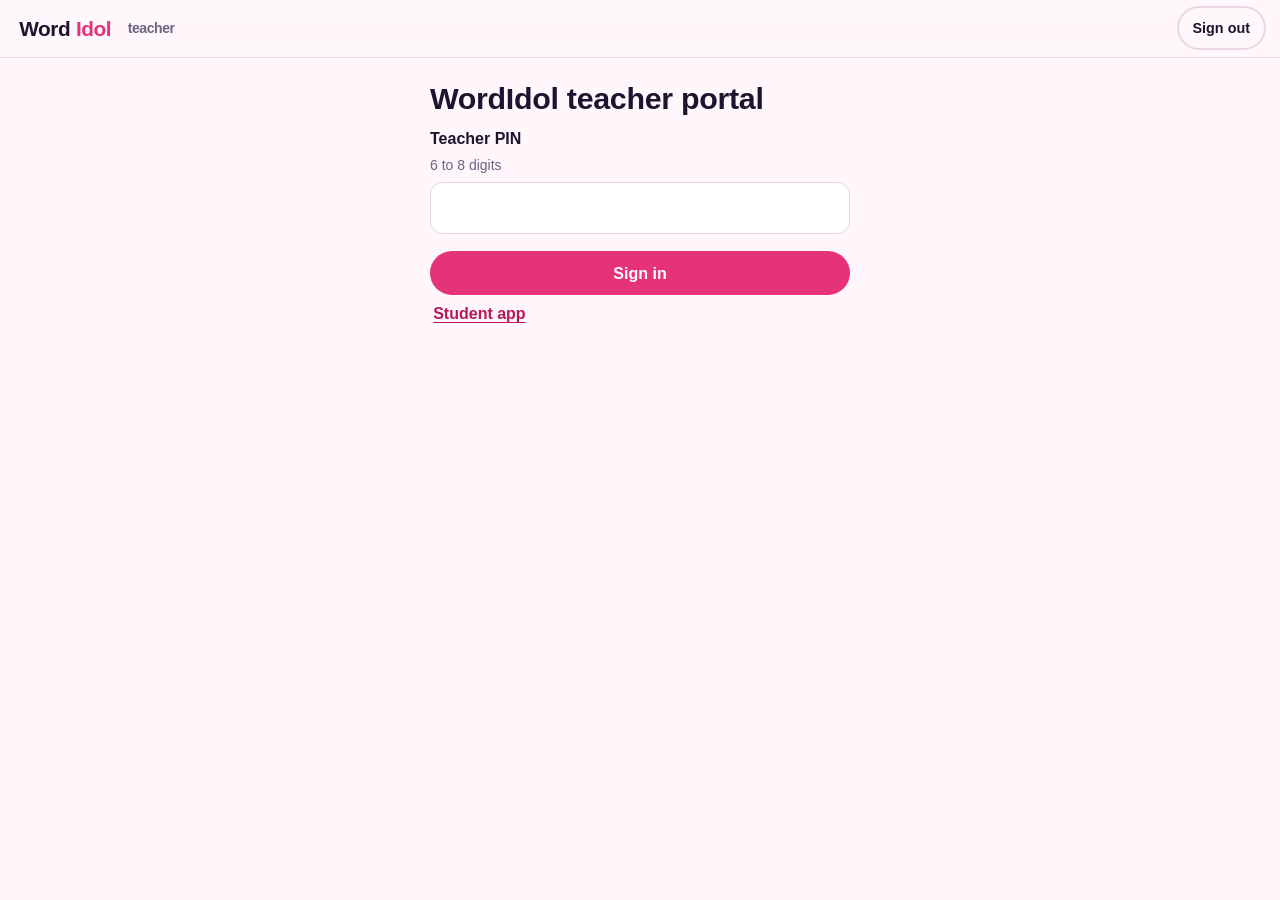
==== teacher.html @ 250da6ca "WordIdol R1: engine, backend, student app, teacher portal, report helpers (pre-review) Co-Authored-B" ====
<!DOCTYPE html>
<html lang="en-GB">
<head>
<meta charset="utf-8">
<meta name="viewport" content="width=device-width, initial-scale=1">
<meta name="robots" content="noindex">
<title>WordIdol · Teacher portal</title>
<link rel="icon" href="data:image/svg+xml,%3Csvg xmlns='http://www.w3.org/2000/svg' viewBox='0 0 24 24'%3E%3Cpath d='M12 2.5 14.6 8l6 .8-4.4 4.2 1.1 6L12 16.1 6.7 19l1.1-6L3.4 8.8l6-.8z' fill='%23f2b632' stroke='%23e5337a' stroke-width='1.4'/%3E%3C/svg%3E">
<link rel="stylesheet" href="app.css?v=2026-11-21a">
</head>
<body class="teacher">
<noscript><p style="padding:2rem">The portal needs JavaScript.</p></noscript>
<main id="view"><p style="padding:2rem">Opening the portal…</p></main>
<script src="config.js?v=2026-11-21a"></script>
<script src="schema.js?v=2026-11-21a"></script>
<script src="data/plan.js?v=2026-11-21a"></script>
<script src="data/choices.js?v=2026-11-21a"></script>
<script src="data/rules.js?v=2026-11-21a"></script>
<script src="data/game.js?v=2026-11-21a"></script>
<script src="data/checklist.js?v=2026-11-21a"></script>
<script src="data/coverage.js?v=2026-11-21a"></script>
<script src="data/why.js?v=2026-11-21a"></script>
<script src="data/pool.js?v=2026-11-21a"></script>
<script src="engine.js?v=2026-11-21a"></script>
<script src="api.js?v=2026-11-21a"></script>
<script src="teacher.js?v=2026-11-21a"></script>
</body>
</html>
---- app.css ----
/* WordIdol: shared tokens and components for the student app and the teacher portal (W2).
   Theme: a small stage at night. Ink = the dark hall, paper = house lights up,
   pop = the spotlight, gold = the stage lamps, plum = the curtain. */

:root {
  color-scheme: light;
  --ink: #1d1430;
  --ink-2: #4a3f5e;
  --ink-3: #6e6382;
  --paper: #fff7fb;
  --surface: #ffffff;
  --surface-2: #fbeef5;
  --line: #ead7e3;
  --pop: #e5337a;
  --pop-ink: #b8185a;
  --pop-soft: #fde3ee;
  --gold: #f2b632;
  --gold-ink: #8a5a00;
  --gold-soft: #fff1cf;
  --plum: #3a2160;
  --plum-2: #563487;
  --ok: #12805f;
  --ok-soft: #dcf4ea;
  --warn: #9a5b00;
  --warn-soft: #fff0d6;
  --bad: #b4232f;
  --bad-soft: #fde4e4;
  --focus: #2b6de8;
  --shadow: 0 1px 0 rgba(29, 20, 48, .06), 0 6px 18px -10px rgba(58, 33, 96, .35);
  --r-lg: 18px;
  --r-md: 12px;
  --r-sm: 8px;
  --f-body: -apple-system, BlinkMacSystemFont, "Segoe UI", Roboto, "Noto Sans", "Noto Sans Thai", "Helvetica Neue", Arial, sans-serif;
  --f-display: "Avenir Next Condensed", "AvenirNextCondensed-Heavy", "Roboto Condensed", "Arial Narrow", "Helvetica Neue", var(--f-body);
  --nav-h: 64px;
  --safe-b: env(safe-area-inset-bottom, 0px);
}
:root[data-theme="dark"] { color-scheme: dark; }
@media (prefers-color-scheme: dark) { :root:not([data-theme="light"]) { color-scheme: dark; } }

:root[data-theme="dark"], .dark-tokens {
  --ink: #f6eef7; --ink-2: #d5c8de; --ink-3: #ab9cba;
  --paper: #170f22; --surface: #221735; --surface-2: #2b1d42; --line: #3d2d57;
  --pop: #ff5c99; --pop-ink: #ff86b3; --pop-soft: #3f1630;
  --gold: #f5c04d; --gold-ink: #f5c04d; --gold-soft: #3a2c10;
  --plum: #120a1c; --plum-2: #2b1a45;
  --ok: #4fd1a5; --ok-soft: #10392d; --warn: #f2b632; --warn-soft: #3b2a0c; --bad: #ff7b84; --bad-soft: #43161b;
  --focus: #8fb4ff;
  --shadow: 0 1px 0 rgba(0, 0, 0, .3), 0 8px 22px -12px rgba(0, 0, 0, .8);
}
@media (prefers-color-scheme: dark) {
  :root:not([data-theme="light"]) {
    --ink: #f6eef7; --ink-2: #d5c8de; --ink-3: #ab9cba;
    --paper: #170f22; --surface: #221735; --surface-2: #2b1d42; --line: #3d2d57;
    --pop: #ff5c99; --pop-ink: #ff86b3; --pop-soft: #3f1630;
    --gold: #f5c04d; --gold-ink: #f5c04d; --gold-soft: #3a2c10;
    --plum: #120a1c; --plum-2: #2b1a45;
    --ok: #4fd1a5; --ok-soft: #10392d; --warn: #f2b632; --warn-soft: #3b2a0c; --bad: #ff7b84; --bad-soft: #43161b;
    --focus: #8fb4ff;
    --shadow: 0 1px 0 rgba(0, 0, 0, .3), 0 8px 22px -12px rgba(0, 0, 0, .8);
  }
}

* { box-sizing: border-box; }
html { -webkit-text-size-adjust: 100%; }
body {
  margin: 0; background: var(--paper); color: var(--ink);
  font: 16px/1.5 var(--f-body); min-height: 100vh; overflow-x: hidden;
}
h1, h2, h3 { font-family: var(--f-display); font-weight: 800; letter-spacing: -.01em; line-height: 1.1; margin: 0 0 .4em; font-stretch: condensed; }
h1 { font-size: 1.9rem; }
h2 { font-size: 1.35rem; }
h3 { font-size: 1.1rem; }
p { margin: .4em 0 .8em; }
a { color: var(--pop-ink); }
small, .small { font-size: .875rem; }
.muted { color: var(--ink-3); }
.hidden { display: none !important; }
.sr { position: absolute; width: 1px; height: 1px; overflow: hidden; clip: rect(0 0 0 0); white-space: nowrap; }
:focus-visible { outline: 3px solid var(--focus); outline-offset: 2px; border-radius: 6px; }
img, svg { max-width: 100%; }

/* ---------- app frame ---------- */
.topbar {
  position: sticky; top: 0; z-index: 20; display: flex; align-items: center; gap: .6rem;
  padding: .4rem .9rem; min-height: 52px; background: color-mix(in srgb, var(--paper) 88%, transparent);
  backdrop-filter: blur(8px); -webkit-backdrop-filter: blur(8px); border-bottom: 1px solid var(--line);
}
.brand { font-family: var(--f-display); font-weight: 800; font-size: 1.3rem; letter-spacing: -.02em; text-decoration: none; color: var(--ink); display: inline-flex; align-items: center; gap: .35rem; min-height: 44px; }
.brand b { color: var(--pop); font-weight: 800; }
.brand svg { width: 22px; height: 22px; }
.topbar .spacer { flex: 1; }
.syncpill { font-size: .8rem; padding: .25rem .6rem; border-radius: 999px; background: var(--surface-2); color: var(--ink-2); white-space: nowrap; }
.syncpill.wait { background: var(--warn-soft); color: var(--warn); }
.syncpill.ok { background: var(--ok-soft); color: var(--ok); }

main#view { padding: 1rem .9rem calc(var(--nav-h) + 5.5rem + var(--safe-b)); max-width: 760px; margin: 0 auto; }
body.no-nav main#view { padding-bottom: 2.5rem; }

.bottomnav {
  position: fixed; left: 0; right: 0; bottom: 0; z-index: 30; display: grid; grid-template-columns: repeat(5, 1fr);
  background: var(--surface); border-top: 1px solid var(--line); padding-bottom: var(--safe-b); height: calc(var(--nav-h) + var(--safe-b));
}
.bottomnav a {
  display: flex; flex-direction: column; align-items: center; justify-content: center; gap: 2px; text-decoration: none;
  color: var(--ink-3); font-size: .75rem; font-weight: 600; min-height: 48px;
}
.bottomnav a svg { width: 24px; height: 24px; }
.bottomnav a[aria-current="page"] { color: var(--pop-ink); }
.bottomnav a[aria-current="page"] svg { filter: drop-shadow(0 0 6px color-mix(in srgb, var(--pop) 45%, transparent)); }
body.no-nav .bottomnav, body.no-nav .fab { display: none; }

.fab {
  position: fixed; right: 1rem; bottom: calc(var(--nav-h) + 1rem + var(--safe-b)); z-index: 31; width: 58px; height: 58px; border-radius: 50%;
  border: 0; background: var(--pop); color: #fff; box-shadow: 0 10px 24px -8px color-mix(in srgb, var(--pop) 70%, black);
  display: grid; place-items: center; cursor: pointer;
}
.fab svg { width: 28px; height: 28px; }

@media (min-width: 900px) {
  body.has-nav { padding-left: 216px; }
  .bottomnav {
    top: 0; bottom: 0; right: auto; width: 216px; height: auto; display: flex; flex-direction: column; justify-content: flex-start;
    gap: .25rem; border-top: 0; border-right: 1px solid var(--line); padding: 4.5rem .7rem 1rem;
  }
  .bottomnav a { flex-direction: row; justify-content: flex-start; gap: .8rem; padding: .5rem .9rem; border-radius: var(--r-md); font-size: .95rem; }
  .bottomnav a[aria-current="page"] { background: var(--pop-soft); }
  .fab { bottom: 1.5rem; right: 1.5rem; }
  main#view { padding: 1.5rem 2rem 6rem; }
  .topbar { padding-left: 1.2rem; }
}

/* ---------- type blocks ---------- */
.screen-head { display: flex; align-items: flex-start; gap: .5rem; margin: .2rem 0 1rem; }
.screen-head h1 { flex: 1; margin: 0; }
.lead { font-size: 1.05rem; color: var(--ink-2); }
.section { margin: 1.6rem 0 .6rem; }
.section > h2 { margin-bottom: .5rem; }

/* ---------- buttons ---------- */
.btn {
  appearance: none; border: 2px solid transparent; border-radius: 999px; min-height: 44px; padding: .55rem 1.1rem;
  font: 600 1rem/1.2 var(--f-body); cursor: pointer; display: inline-flex; align-items: center; justify-content: center; gap: .45rem;
  text-decoration: none; background: var(--surface-2); color: var(--ink); text-align: center;
}
.btn.primary { background: var(--pop); color: #fff; }
.btn.primary:hover { background: var(--pop-ink); }
:root[data-theme="dark"] .btn.primary { color: #1d1430; }
@media (prefers-color-scheme: dark) { :root:not([data-theme="light"]) .btn.primary { color: #1d1430; } }
.btn.gold { background: var(--gold); color: #1d1430; }
.btn.ghost { background: transparent; border-color: var(--line); }
.btn.danger { background: var(--bad-soft); color: var(--bad); }
.btn.block { display: flex; width: 100%; }
.btn.small { min-height: 44px; padding: .35rem .85rem; font-size: .9rem; }
.btn[disabled], .btn[aria-disabled="true"] { opacity: .5; cursor: not-allowed; }
.btn svg { width: 18px; height: 18px; flex: none; }
.btnrow { display: flex; flex-wrap: wrap; gap: .6rem; margin: 1rem 0; }
.btnrow.end { justify-content: flex-end; }
.linkbtn { background: none; border: 0; color: var(--pop-ink); font: inherit; font-weight: 600; cursor: pointer; padding: .6rem .2rem; min-height: 44px; text-decoration: underline; text-underline-offset: 3px; }
.iconbtn { width: 44px; height: 44px; border-radius: 50%; border: 0; background: transparent; color: var(--ink); display: inline-grid; place-items: center; cursor: pointer; flex: none; }
.iconbtn:hover { background: var(--surface-2); }
.iconbtn svg { width: 22px; height: 22px; }
.iconbtn[disabled] { opacity: .35; cursor: default; }

/* ---------- panels ---------- */
.panel { background: var(--surface); border: 1px solid var(--line); border-radius: var(--r-lg); padding: 1rem; margin: .8rem 0; box-shadow: var(--shadow); }
.panel.flat { box-shadow: none; }
.panel.tint { background: var(--surface-2); border-color: transparent; box-shadow: none; }
.panel.gold { background: var(--gold-soft); border-color: transparent; box-shadow: none; }
.panel.pop { background: var(--pop-soft); border-color: transparent; box-shadow: none; }
.panel > h2:first-child, .panel > h3:first-child { margin-top: 0; }
.note { border-left: 4px solid var(--gold); background: var(--gold-soft); padding: .7rem .9rem; border-radius: 0 var(--r-md) var(--r-md) 0; margin: .8rem 0; }
.note.pop { border-color: var(--pop); background: var(--pop-soft); }
.note.bad { border-color: var(--bad); background: var(--bad-soft); }
.note.ok { border-color: var(--ok); background: var(--ok-soft); }
.principle { font-family: var(--f-display); font-weight: 700; font-size: 1.15rem; line-height: 1.3; border-top: 3px solid var(--gold); padding-top: .8rem; margin: 2rem 0 1rem; color: var(--ink-2); }

/* ---------- chips ---------- */
.chip { display: inline-flex; align-items: center; gap: .3rem; padding: .2rem .65rem; border-radius: 999px; font-size: .82rem; font-weight: 600; background: var(--surface-2); color: var(--ink-2); white-space: nowrap; }
.chip.ok { background: var(--ok-soft); color: var(--ok); }
.chip.warn { background: var(--warn-soft); color: var(--warn); }
.chip.bad { background: var(--bad-soft); color: var(--bad); }
.chip.pop { background: var(--pop-soft); color: var(--pop-ink); }
.chip.gold { background: var(--gold-soft); color: var(--gold-ink); }
.chips { display: flex; flex-wrap: wrap; gap: .4rem; }

/* ---------- the stage (signature: seven lamps on a truss) ---------- */
.stage {
  position: relative; border-radius: 22px; overflow: hidden; color: #fff7fb; margin: .2rem 0 1rem;
  background:
    radial-gradient(120% 70% at 50% 120%, #5d2a6e 0%, transparent 60%),
    linear-gradient(180deg, #1a0f2b 0%, #2a1645 70%, #3a2160 100%);
  padding: 0 1rem 1.1rem;
}
.stage .truss { display: block; width: 100%; height: auto; }
.stage .lamp-on { fill: #f2b632; }
.stage .lamp-off { fill: #4c3a68; }
.stage .lamp-now { fill: #ff5c99; }
.stage .floor { text-align: center; margin-top: -6px; position: relative; }
.stage .stagename { font-size: .9rem; color: #f5c04d; font-weight: 700; letter-spacing: .02em; }
.stage .theword {
  font-family: var(--f-display); font-weight: 800; font-stretch: condensed; font-size: clamp(2.6rem, 13vw, 4.4rem); line-height: 1;
  margin: .15rem 0 .35rem; letter-spacing: -.02em; overflow-wrap: anywhere; text-shadow: 0 0 28px rgba(255, 92, 153, .45);
}
.stage .meta { display: flex; flex-wrap: wrap; justify-content: center; gap: .4rem; }
.stage .chip { background: rgba(255, 255, 255, .12); color: #fff7fb; }
.stage .chip.warn { background: #f2b632; color: #1d1430; }
.stage .chip.ok { background: #4fd1a5; color: #10291f; }
.stage .chip.bad { background: #ff7b84; color: #2b0b0f; }
.stage a.stagelink { color: #fff7fb; font-size: .9rem; }
.stage.mini { padding-bottom: .6rem; }

/* ---------- lists ---------- */
.list { list-style: none; padding: 0; margin: .4rem 0; }
.list > li { border-bottom: 1px solid var(--line); }
.list > li:last-child { border-bottom: 0; }
.rowlink { display: flex; align-items: center; gap: .7rem; padding: .7rem .2rem; min-height: 52px; text-decoration: none; color: inherit; width: 100%; background: none; border: 0; font: inherit; text-align: left; cursor: pointer; }
.rowlink .grow { flex: 1; min-width: 0; }
.rowlink .t { font-weight: 600; display: block; }
.rowlink .s { color: var(--ink-3); font-size: .875rem; display: block; }
.rowlink svg.chev { width: 18px; height: 18px; color: var(--ink-3); flex: none; }
.empty { text-align: center; color: var(--ink-3); padding: 1.6rem .5rem; }
.empty strong { display: block; color: var(--ink-2); font-size: 1.05rem; margin-bottom: .3rem; }

/* ---------- checklist rows ---------- */
.group-h { display: flex; align-items: baseline; gap: .5rem; margin: 1.4rem 0 .2rem; }
.group-h h2 { margin: 0; font-size: 1.15rem; }
.group-h .count { color: var(--ink-3); font-size: .9rem; }
.ck { display: grid; grid-template-columns: 44px 1fr 44px; align-items: start; gap: .3rem; padding: .35rem 0; border-bottom: 1px solid var(--line); }
.ck:last-child { border-bottom: 0; }
.ck .tick {
  width: 44px; height: 44px; border: 0; background: none; cursor: pointer; display: grid; place-items: center; padding: 0; color: var(--ink-3);
}
.ck .tick .box { width: 26px; height: 26px; border-radius: 8px; border: 2px solid var(--ink-3); display: grid; place-items: center; }
.ck .tick .box svg { width: 18px; height: 18px; opacity: 0; }
.ck.done .tick .box { background: var(--ok); border-color: var(--ok); color: #fff; }
.ck.done .tick .box svg { opacity: 1; }
.ck .tick.auto svg.go { width: 22px; height: 22px; color: var(--pop-ink); }
.ck.done .tick.auto svg.go { display: none; }
.ck .tick.auto .done-mark { display: none; }
.ck.done .tick.auto .done-mark { display: grid; }
.ck .body { padding: .55rem 0 .4rem; min-width: 0; }
.ck .title { font-weight: 600; }
.ck.done .title { color: var(--ink-3); text-decoration: line-through; text-decoration-thickness: 1px; }
.ck.closed .title { color: var(--ink-3); }
.ck .meta { display: flex; flex-wrap: wrap; gap: .35rem; margin-top: .3rem; font-size: .82rem; color: var(--ink-3); align-items: center; }
.ck .more { grid-column: 2 / 4; padding: 0 0 .7rem; }
.ck .why { color: var(--ink-2); margin: .1rem 0 .5rem; }
.ck .lockline { display: flex; gap: .4rem; align-items: center; color: var(--warn); font-size: .88rem; margin-top: .3rem; }
.ck .lockline svg { width: 16px; height: 16px; flex: none; }
.ck .expand { width: 44px; height: 44px; border: 0; background: none; color: var(--ink-3); cursor: pointer; display: grid; place-items: center; }
.ck .expand svg { width: 20px; height: 20px; transition: transform .15s; }
.ck .expand[aria-expanded="true"] svg { transform: rotate(180deg); }
.overdue { color: var(--bad); font-weight: 600; }

/* ---------- forms ---------- */
.form { margin: .4rem 0; }
.field { margin: 0 0 1.1rem; }
.field > label, .field > .label, fieldset > legend { display: block; font-weight: 600; margin-bottom: .3rem; }
.field .hint { color: var(--ink-3); font-size: .875rem; margin: -.1rem 0 .4rem; }
.field .err { color: var(--bad); font-size: .9rem; margin-top: .3rem; font-weight: 600; }
.field .count { color: var(--ink-3); font-size: .8rem; text-align: right; margin-top: .2rem; }
.field .count.over { color: var(--bad); }
fieldset { border: 0; padding: 0; margin: 0 0 1.1rem; min-width: 0; }
input[type=text], input[type=date], input[type=url], input[type=number], input[type=password], input[type=tel], input[type=search], select, textarea {
  width: 100%; font: 16px/1.4 var(--f-body); color: var(--ink); background: var(--surface); border: 1.5px solid var(--line);
  border-radius: var(--r-md); padding: .65rem .75rem; min-height: 46px;
}
textarea { min-height: 96px; resize: vertical; }
textarea.tall { min-height: 200px; }
input:focus, select:focus, textarea:focus { border-color: var(--pop); outline: none; box-shadow: 0 0 0 3px color-mix(in srgb, var(--pop) 25%, transparent); }
.invalid input, .invalid select, .invalid textarea { border-color: var(--bad); }
.opts { display: grid; gap: .4rem; }
.opts.two { grid-template-columns: repeat(auto-fill, minmax(150px, 1fr)); }
.opt { display: flex; align-items: flex-start; gap: .6rem; padding: .55rem .7rem; border: 1.5px solid var(--line); border-radius: var(--r-md); background: var(--surface); cursor: pointer; min-height: 46px; }
.opt input { width: 22px; height: 22px; margin: 1px 0 0; accent-color: var(--pop); flex: none; }
.opt:has(input:checked) { border-color: var(--pop); background: var(--pop-soft); }
.opt.disabled { opacity: .55; cursor: not-allowed; }
.opt .sub { display: block; font-size: .82rem; color: var(--ink-3); }
.opt .lbl { min-width: 0; }
.tickline { display: flex; gap: .7rem; align-items: flex-start; padding: .7rem .8rem; border-radius: var(--r-md); background: var(--surface-2); cursor: pointer; min-height: 46px; }
.tickline input { width: 24px; height: 24px; accent-color: var(--pop); flex: none; margin: 0; }
.savestate { font-size: .85rem; color: var(--ink-3); min-height: 1.3em; }
.savestate.ok { color: var(--ok); }
.savestate.wait { color: var(--warn); }
.slider { display: flex; align-items: center; gap: .8rem; }
.slider input[type=range] { flex: 1; accent-color: var(--pop); height: 44px; }
.slider output { font-family: var(--f-display); font-weight: 800; font-size: 1.5rem; width: 1.6em; text-align: center; }
.seg { display: grid; grid-auto-flow: column; grid-auto-columns: 1fr; gap: .3rem; background: var(--surface-2); padding: .25rem; border-radius: 999px; }
.seg button, .seg a { min-height: 44px; border: 0; border-radius: 999px; background: none; font: 600 .9rem var(--f-body); color: var(--ink-2); cursor: pointer; text-decoration: none; display: grid; place-items: center; padding: 0 .3rem; }
.seg [aria-selected="true"], .seg [aria-current="page"] { background: var(--surface); color: var(--pop-ink); box-shadow: var(--shadow); }
.formfoot { position: sticky; bottom: calc(var(--nav-h) + var(--safe-b)); background: linear-gradient(transparent, var(--paper) 30%); padding: 1rem 0 .6rem; display: flex; gap: .6rem; align-items: center; flex-wrap: wrap; z-index: 5; }
body.no-nav .formfoot { bottom: 0; }
@media (min-width: 900px) { .formfoot { bottom: 0; } }

/* ---------- accordion cards (audition, debut) ---------- */
.cardlist { display: grid; gap: .7rem; }
.hubcard { display: flex; gap: .8rem; align-items: center; padding: .9rem; border-radius: var(--r-lg); background: var(--surface); border: 1px solid var(--line); text-decoration: none; color: inherit; cursor: pointer; width: 100%; font: inherit; text-align: left; min-height: 64px; }
.hubcard .stat { width: 40px; height: 40px; border-radius: 50%; display: grid; place-items: center; flex: none; background: var(--surface-2); color: var(--ink-3); font-weight: 800; font-family: var(--f-display); font-size: 1.1rem; }
.hubcard.ok .stat { background: var(--ok); color: #fff; }
.hubcard .stat svg { width: 22px; height: 22px; }
.hubcard .grow { flex: 1; min-width: 0; }
.hubcard .t { font-weight: 700; display: block; }
.hubcard .s { color: var(--ink-3); font-size: .875rem; display: block; }

/* ---------- home bits ---------- */
.nextstep { display: block; text-decoration: none; background: var(--pop); color: #fff; border-radius: var(--r-lg); padding: 1rem 1.1rem; margin: 1rem 0; box-shadow: 0 12px 26px -16px var(--pop); }
:root[data-theme="dark"] .nextstep { color: #1d1430; }
@media (prefers-color-scheme: dark) { :root:not([data-theme="light"]) .nextstep { color: #1d1430; } }
.nextstep .k { font-size: .85rem; opacity: .9; display: block; }
.nextstep .v { font-family: var(--f-display); font-weight: 800; font-size: 1.45rem; line-height: 1.15; display: flex; align-items: center; gap: .5rem; justify-content: space-between; }
.nextstep svg { width: 26px; height: 26px; flex: none; }
.statgrid { display: grid; grid-template-columns: repeat(3, 1fr); gap: .5rem; margin: .5rem 0; }
.stat { background: var(--surface-2); border-radius: var(--r-md); padding: .6rem; text-align: center; }
.stat b { display: block; font-family: var(--f-display); font-weight: 800; font-size: 1.6rem; line-height: 1.1; }
.stat span { font-size: .8rem; color: var(--ink-3); }
.xpbar { height: 12px; border-radius: 999px; background: var(--surface-2); overflow: hidden; margin: .4rem 0 .2rem; }
.xpbar i { display: block; height: 100%; background: linear-gradient(90deg, var(--gold), var(--pop)); border-radius: inherit; }
.feedback-item { padding: .8rem 0; border-bottom: 1px solid var(--line); }
.feedback-item:last-child { border-bottom: 0; }
.feedback-item.unread .ftext { font-weight: 600; }
.feedback-item .fmeta { font-size: .82rem; color: var(--ink-3); }

/* ---------- plan timeline ---------- */
.timeline { list-style: none; margin: .6rem 0; padding: 0 0 0 1.4rem; position: relative; }
.timeline::before { content: ""; position: absolute; left: .45rem; top: .3rem; bottom: .3rem; width: 3px; background: var(--line); border-radius: 3px; }
.timeline > li { position: relative; margin: 0 0 .3rem; }
.timeline > li .dot { position: absolute; left: -1.25rem; top: 1.05rem; width: 14px; height: 14px; border-radius: 50%; background: var(--surface); border: 3px solid var(--line); }
.timeline > li.done .dot { background: var(--ok); border-color: var(--ok); }
.timeline > li.next .dot { background: var(--pop); border-color: var(--pop); box-shadow: 0 0 0 5px color-mix(in srgb, var(--pop) 25%, transparent); }
.timeline > li.big .ms-title { font-family: var(--f-display); font-weight: 800; font-size: 1.15rem; }
.timeline > li.light { background: repeating-linear-gradient(135deg, var(--surface-2) 0 8px, transparent 8px 16px); border-radius: var(--r-md); }
.timeline .phase { font-family: var(--f-display); font-weight: 800; color: var(--pop-ink); margin: 1.2rem 0 .4rem -1.4rem; font-size: 1.05rem; }
.timeline .stagemark { margin: .9rem 0 .2rem -1.4rem; font-size: .9rem; color: var(--gold-ink); font-weight: 700; }
.ms { width: 100%; }
.ms .when { font-size: .85rem; color: var(--ink-3); }
.ms.deliverable { background: var(--gold-soft); border-radius: var(--r-md); }

/* ---------- sheets, drawers, dialogs ---------- */
.scrim { position: fixed; inset: 0; background: rgba(15, 8, 25, .55); z-index: 60; display: flex; align-items: flex-end; justify-content: center; animation: fade .15s ease-out; }
.sheet {
  background: var(--paper); width: 100%; max-width: 640px; max-height: 88vh; overflow: auto; border-radius: 22px 22px 0 0;
  padding: .6rem 1rem calc(1.2rem + var(--safe-b)); animation: rise .2s ease-out; box-shadow: 0 -10px 30px -10px rgba(0, 0, 0, .4);
}
.sheet .grab { width: 44px; height: 5px; border-radius: 4px; background: var(--line); margin: .2rem auto .8rem; }
.sheet .sheet-h { display: flex; align-items: center; gap: .5rem; }
.sheet .sheet-h h2 { flex: 1; margin: 0; }
@media (min-width: 700px) { .scrim { align-items: center; } .sheet { border-radius: 22px; } }
@keyframes rise { from { transform: translateY(30px); opacity: .4; } to { transform: none; opacity: 1; } }
@keyframes fade { from { opacity: 0; } to { opacity: 1; } }
.quickgrid { display: grid; grid-template-columns: 1fr 1fr; gap: .6rem; }
.quickgrid .btn { border-radius: var(--r-lg); min-height: 70px; flex-direction: column; background: var(--surface); border-color: var(--line); }
.quickgrid .btn svg { width: 24px; height: 24px; color: var(--pop-ink); }

/* ---------- toasts ---------- */
#toasts { position: fixed; left: 50%; transform: translateX(-50%); bottom: calc(var(--nav-h) + 5.5rem + var(--safe-b)); z-index: 80; display: grid; gap: .5rem; width: min(92vw, 420px); pointer-events: none; }
body.no-nav #toasts { bottom: 1.2rem; }
.toast { background: var(--plum); color: #fff7fb; padding: .75rem 1rem; border-radius: var(--r-md); box-shadow: 0 10px 30px -10px rgba(0, 0, 0, .5); animation: rise .2s ease-out; pointer-events: auto; font-weight: 600; }
:root[data-theme="dark"] .toast { background: #f6eef7; color: #1d1430; }
@media (prefers-color-scheme: dark) { :root:not([data-theme="light"]) .toast { background: #f6eef7; color: #1d1430; } }
.toast.xp { background: linear-gradient(90deg, #3a2160, #7a2a6e); color: #fff7fb; }
.toast .xpn { color: #f5c04d; font-family: var(--f-display); font-weight: 800; font-size: 1.15rem; margin-right: .3rem; }
.toast.err { background: var(--bad); color: #fff; }
#confetti { position: fixed; inset: 0; pointer-events: none; z-index: 90; }

/* ---------- login ---------- */
.login { max-width: 420px; margin: 0 auto; }
.login .stage { margin-top: .4rem; }
.pinpad { display: grid; grid-template-columns: repeat(3, 1fr); gap: .5rem; margin: .8rem 0; }
.pinpad button { min-height: 56px; border-radius: var(--r-md); border: 1.5px solid var(--line); background: var(--surface); font: 700 1.3rem var(--f-body); color: var(--ink); cursor: pointer; }
.pinpad button:active { background: var(--pop-soft); }
.pindots { display: flex; justify-content: center; gap: .8rem; margin: .6rem 0; }
.pindots i { width: 16px; height: 16px; border-radius: 50%; border: 2px solid var(--ink-3); }
.pindots i.on { background: var(--pop); border-color: var(--pop); }

/* ---------- tables ---------- */
.tablewrap { overflow-x: auto; -webkit-overflow-scrolling: touch; border: 1px solid var(--line); border-radius: var(--r-md); background: var(--surface); }
table.t { width: 100%; border-collapse: collapse; font-size: .92rem; }
table.t th, table.t td { padding: .55rem .6rem; text-align: left; border-bottom: 1px solid var(--line); vertical-align: top; }
table.t th { font-weight: 700; color: var(--ink-2); background: var(--surface-2); position: sticky; top: 0; }
table.t tr:last-child td { border-bottom: 0; }
table.t td.num, table.t th.num { text-align: right; font-variant-numeric: tabular-nums; }
table.t tr.me td { background: var(--pop-soft); font-weight: 700; }

/* ---------- guess card ---------- */
.guess { border: 2px solid var(--gold); border-radius: var(--r-lg); padding: 1rem; background: var(--gold-soft); margin: 1rem 0; }
.guess .big { font-size: 1.15rem; }
.guess .conf { font-weight: 700; color: var(--gold-ink); }
.also { font-size: .78rem; font-weight: 700; color: var(--pop-ink); margin-left: .3rem; }

/* ---------- images ---------- */
.thumbs { display: flex; flex-wrap: wrap; gap: .5rem; margin: .4rem 0; }
.thumb { width: 96px; height: 96px; border-radius: var(--r-md); border: 1.5px dashed var(--line); display: grid; place-items: center; background: var(--surface-2); color: var(--ink-3); font-size: .78rem; text-align: center; padding: .3rem; cursor: pointer; overflow: hidden; }
.thumb img { width: 100%; height: 100%; object-fit: cover; }
.fileview img { max-width: 100%; border-radius: var(--r-md); display: block; margin: .5rem auto; }

/* ---------- badges ---------- */
.badges { display: grid; grid-template-columns: repeat(auto-fill, minmax(150px, 1fr)); gap: .6rem; }
.badge { border-radius: var(--r-lg); padding: .8rem; background: var(--surface-2); text-align: center; }
.badge .medal { width: 54px; height: 54px; margin: 0 auto .4rem; }
.badge.got { background: var(--gold-soft); }
.badge .n { font-weight: 700; display: block; }
.badge .h { font-size: .82rem; color: var(--ink-3); }

/* ---------- opens-on card ---------- */
.opens { text-align: center; padding: 2rem 1rem; }
.opens .when { font-family: var(--f-display); font-weight: 800; font-size: 1.6rem; color: var(--pop-ink); }

/* ---------- review steps ---------- */
.steps { display: flex; gap: .4rem; margin: .4rem 0 1rem; }
.steps i { flex: 1; height: 6px; border-radius: 3px; background: var(--line); }
.steps i.on { background: var(--pop); }

/* ---------- teacher ---------- */
.t-head { display: flex; flex-wrap: wrap; gap: .6rem; align-items: center; }
.flagchip { font-size: .75rem; padding: .15rem .5rem; border-radius: 999px; font-weight: 700; background: var(--warn-soft); color: var(--warn); white-space: nowrap; }
.flagchip.F_PROBLEM { background: var(--bad); color: #fff; }
.flagchip.F_QUIET { background: var(--surface-2); color: var(--ink-2); }
.flagchip.F_PENDING { background: var(--pop-soft); color: var(--pop-ink); }
.red { color: var(--bad); font-weight: 700; }
.tl-entry { padding: .8rem 0; border-bottom: 1px solid var(--line); }
.tl-entry .tl-h { display: flex; gap: .5rem; align-items: baseline; flex-wrap: wrap; }
.tl-entry .tl-h b { font-weight: 700; }
.tl-entry .tl-body { white-space: pre-wrap; margin: .3rem 0; overflow-wrap: anywhere; }
.side2 { display: grid; grid-template-columns: 1fr 1fr; gap: .6rem; }
@media (max-width: 600px) { .side2 { grid-template-columns: 1fr; } }
.kv { display: grid; grid-template-columns: max-content 1fr; gap: .2rem .8rem; font-size: .92rem; }
.kv dt { color: var(--ink-3); }
.kv dd { margin: 0; overflow-wrap: anywhere; }
.wavegrid input[type=number] { min-width: 4.2rem; padding: .45rem; }
.tnav { display: flex; gap: .3rem; overflow-x: auto; padding: .3rem .9rem; border-bottom: 1px solid var(--line); background: var(--surface); }
.tnav a { text-decoration: none; color: var(--ink-2); font-weight: 600; padding: .55rem .8rem; border-radius: 999px; white-space: nowrap; min-height: 44px; display: inline-flex; align-items: center; }
.tnav a[aria-current="page"] { background: var(--pop-soft); color: var(--pop-ink); }
body.teacher main#view { max-width: 1200px; padding-bottom: 3rem; }

/* ---------- motion ---------- */
@media (prefers-reduced-motion: reduce) {
  *, *::before, *::after { animation: none !important; transition: none !important; }
}

/* ---------- print ---------- */
@media print {
  .topbar, .bottomnav, .fab, #toasts, .btnrow, .formfoot { display: none !important; }
  body.has-nav { padding-left: 0; }
  main#view { padding: 0; }
}

/* spotlight beam on the stage (placed by app.js) */
.stage .beam { position: absolute; inset: 0; pointer-events: none; background: linear-gradient(180deg, rgba(255, 92, 153, .55) 0%, rgba(255, 92, 153, .16) 55%, rgba(255, 92, 153, .04) 100%); }
.stage .truss, .stage .floor { position: relative; z-index: 1; }
details > summary { cursor: pointer; min-height: 44px; display: flex; align-items: center; gap: .4rem; }
[tabindex="-1"]:focus { outline: none; }
.screen-head h1.weekh { font-size: 1.35rem; text-align: center; }
/* keep focused or scrolled-to fields clear of the sticky save bar and the bottom nav */
html { scroll-padding-top: 64px; scroll-padding-bottom: calc(var(--nav-h) + 96px + var(--safe-b)); }
.formfoot { pointer-events: none; }
.formfoot > * { pointer-events: auto; }
.formfoot .savestate { pointer-events: none; }
[hidden] { display: none !important; }
.rowlink > svg, .rowlink .grow + svg, .hubcard > svg { width: 22px; height: 22px; flex: none; color: var(--ink-3); }
.chip svg, .note svg, .lockline svg, .tickline svg { width: 16px; height: 16px; flex: none; vertical-align: -3px; }
.linkbtn svg { width: 18px; height: 18px; vertical-align: -4px; }
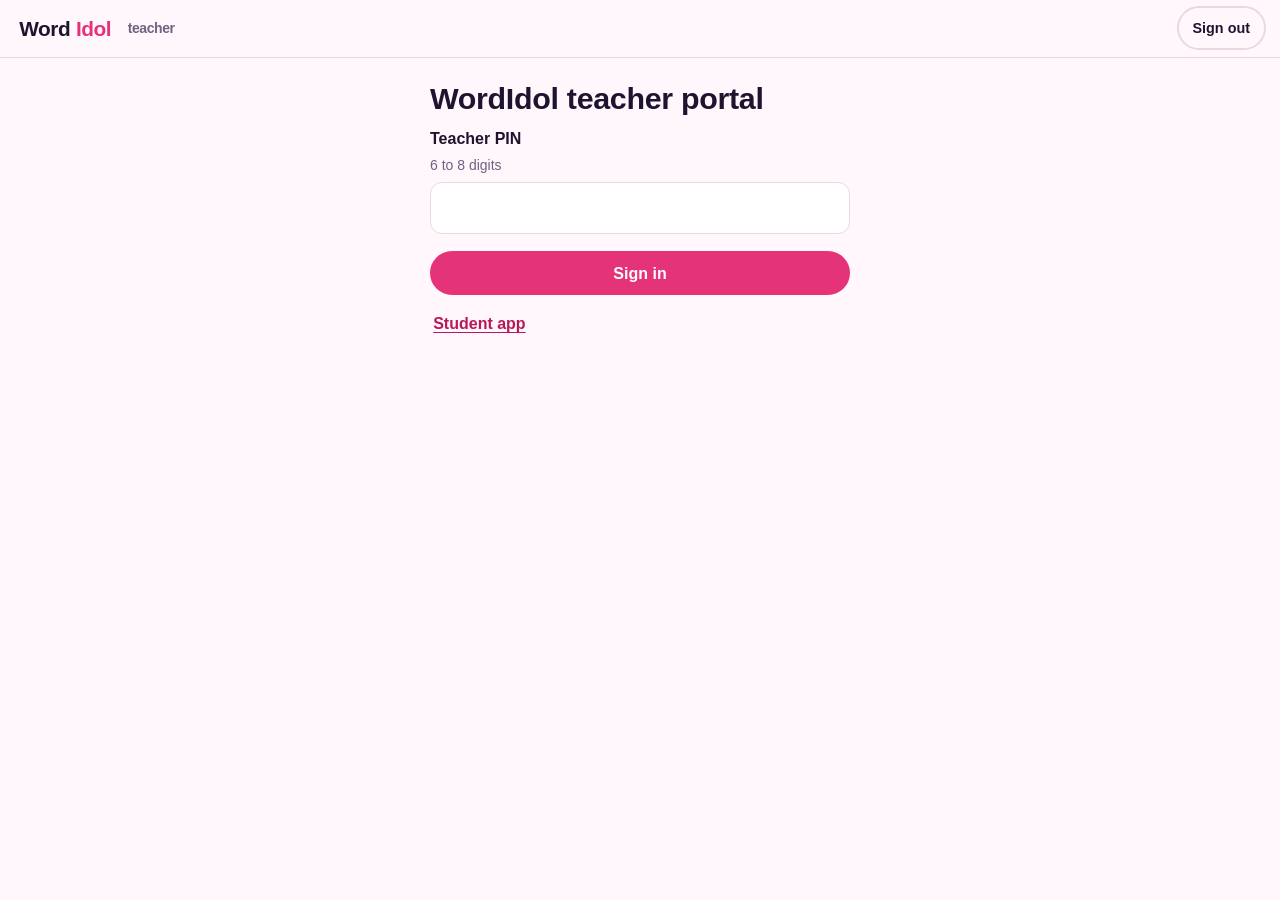
==== commit f25dc53f: "Plan table: say when online actions open (Thu 26 Nov, after L9); bump ?v= Co-Authored-By: Claude Opu" ====
--- a/teacher.html
+++ b/teacher.html
@@ -6,23 +6,23 @@
 <meta name="robots" content="noindex">
 <title>WordIdol · Teacher portal</title>
 <link rel="icon" href="data:image/svg+xml,%3Csvg xmlns='http://www.w3.org/2000/svg' viewBox='0 0 24 24'%3E%3Cpath d='M12 2.5 14.6 8l6 .8-4.4 4.2 1.1 6L12 16.1 6.7 19l1.1-6L3.4 8.8l6-.8z' fill='%23f2b632' stroke='%23e5337a' stroke-width='1.4'/%3E%3C/svg%3E">
-<link rel="stylesheet" href="app.css?v=2026-11-21a">
+<link rel="stylesheet" href="app.css?v=2026-11-19b">
 </head>
 <body class="teacher">
 <noscript><p style="padding:2rem">The portal needs JavaScript.</p></noscript>
 <main id="view"><p style="padding:2rem">Opening the portal…</p></main>
-<script src="config.js?v=2026-11-21a"></script>
-<script src="schema.js?v=2026-11-21a"></script>
-<script src="data/plan.js?v=2026-11-21a"></script>
-<script src="data/choices.js?v=2026-11-21a"></script>
-<script src="data/rules.js?v=2026-11-21a"></script>
-<script src="data/game.js?v=2026-11-21a"></script>
-<script src="data/checklist.js?v=2026-11-21a"></script>
-<script src="data/coverage.js?v=2026-11-21a"></script>
-<script src="data/why.js?v=2026-11-21a"></script>
-<script src="data/pool.js?v=2026-11-21a"></script>
-<script src="engine.js?v=2026-11-21a"></script>
-<script src="api.js?v=2026-11-21a"></script>
-<script src="teacher.js?v=2026-11-21a"></script>
+<script src="config.js?v=2026-11-19b"></script>
+<script src="schema.js?v=2026-11-19b"></script>
+<script src="data/plan.js?v=2026-11-19b"></script>
+<script src="data/choices.js?v=2026-11-19b"></script>
+<script src="data/rules.js?v=2026-11-19b"></script>
+<script src="data/game.js?v=2026-11-19b"></script>
+<script src="data/checklist.js?v=2026-11-19b"></script>
+<script src="data/coverage.js?v=2026-11-19b"></script>
+<script src="data/why.js?v=2026-11-19b"></script>
+<script src="data/pool.js?v=2026-11-19b"></script>
+<script src="engine.js?v=2026-11-19b"></script>
+<script src="api.js?v=2026-11-19b"></script>
+<script src="teacher.js?v=2026-11-19b"></script>
 </body>
 </html>
--- a/app.css
+++ b/app.css
@@ -156,7 +156,7 @@
 .btn svg { width: 18px; height: 18px; flex: none; }
 .btnrow { display: flex; flex-wrap: wrap; gap: .6rem; margin: 1rem 0; }
 .btnrow.end { justify-content: flex-end; }
-.linkbtn { background: none; border: 0; color: var(--pop-ink); font: inherit; font-weight: 600; cursor: pointer; padding: .6rem .2rem; min-height: 44px; text-decoration: underline; text-underline-offset: 3px; }
+.linkbtn { display: inline-flex; align-items: center; gap: .25rem; background: none; border: 0; color: var(--pop-ink); font: inherit; font-weight: 600; cursor: pointer; padding: .6rem .2rem; min-height: 44px; text-decoration: underline; text-underline-offset: 3px; }
 .iconbtn { width: 44px; height: 44px; border-radius: 50%; border: 0; background: transparent; color: var(--ink); display: inline-grid; place-items: center; cursor: pointer; flex: none; }
 .iconbtn:hover { background: var(--surface-2); }
 .iconbtn svg { width: 22px; height: 22px; }
@@ -262,7 +262,7 @@
 .field .count { color: var(--ink-3); font-size: .8rem; text-align: right; margin-top: .2rem; }
 .field .count.over { color: var(--bad); }
 fieldset { border: 0; padding: 0; margin: 0 0 1.1rem; min-width: 0; }
-input[type=text], input[type=date], input[type=url], input[type=number], input[type=password], input[type=tel], input[type=search], select, textarea {
+input[type=text], input[type=date], input[type=datetime-local], input[type=url], input[type=number], input[type=password], input[type=tel], input[type=search], select, textarea {
   width: 100%; font: 16px/1.4 var(--f-body); color: var(--ink); background: var(--surface); border: 1.5px solid var(--line);
   border-radius: var(--r-md); padding: .65rem .75rem; min-height: 46px;
 }
@@ -460,3 +460,14 @@
 .rowlink > svg, .rowlink .grow + svg, .hubcard > svg { width: 22px; height: 22px; flex: none; color: var(--ink-3); }
 .chip svg, .note svg, .lockline svg, .tickline svg { width: 16px; height: 16px; flex: none; vertical-align: -3px; }
 .linkbtn svg { width: 18px; height: 18px; vertical-align: -4px; }
+
+/* review step 3: a 44 px tap target around the "keep this optional item" box */
+.skipbox { display: inline-flex; align-items: center; justify-content: center; min-width: 44px; min-height: 44px; margin: -.6rem; cursor: pointer; }
+.skipbox input { width: 24px; height: 24px; accent-color: var(--pop); }
+/* plan: the seven stages in order */
+.stagelist { list-style: none; margin: .8rem 0 0; padding: 0; display: flex; flex-wrap: wrap; gap: .4rem; }
+.stagelist li { padding: .3rem .7rem; border-radius: 999px; background: var(--surface-2); color: var(--ink-2); font-size: .9rem; display: inline-flex; align-items: center; gap: .35rem; }
+.stagelist li b { color: var(--gold-ink); }
+.stagelist li.now { background: var(--pop-soft); color: var(--pop-ink); font-weight: 700; }
+.timeline .stagetag { color: var(--gold-ink); font-weight: 600; }
+.wavegrid .err { color: var(--bad); font-weight: 600; }
